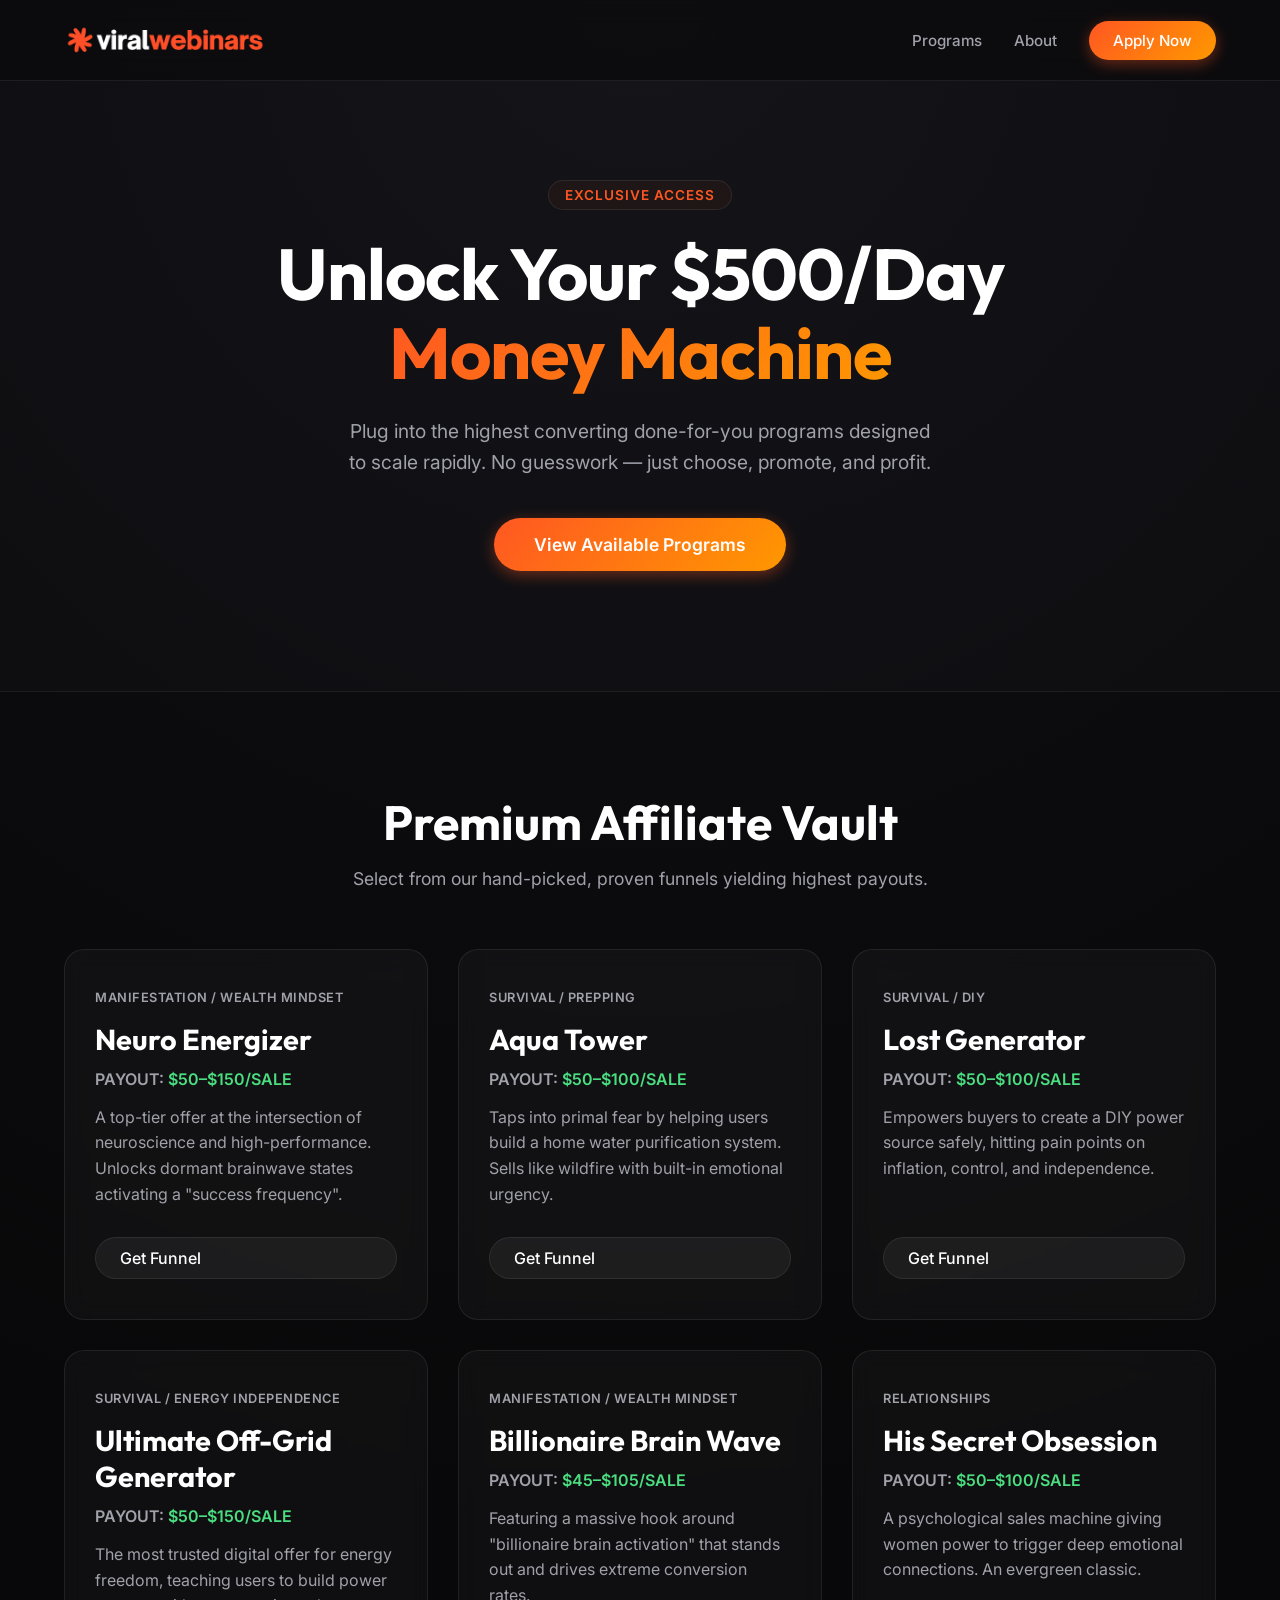
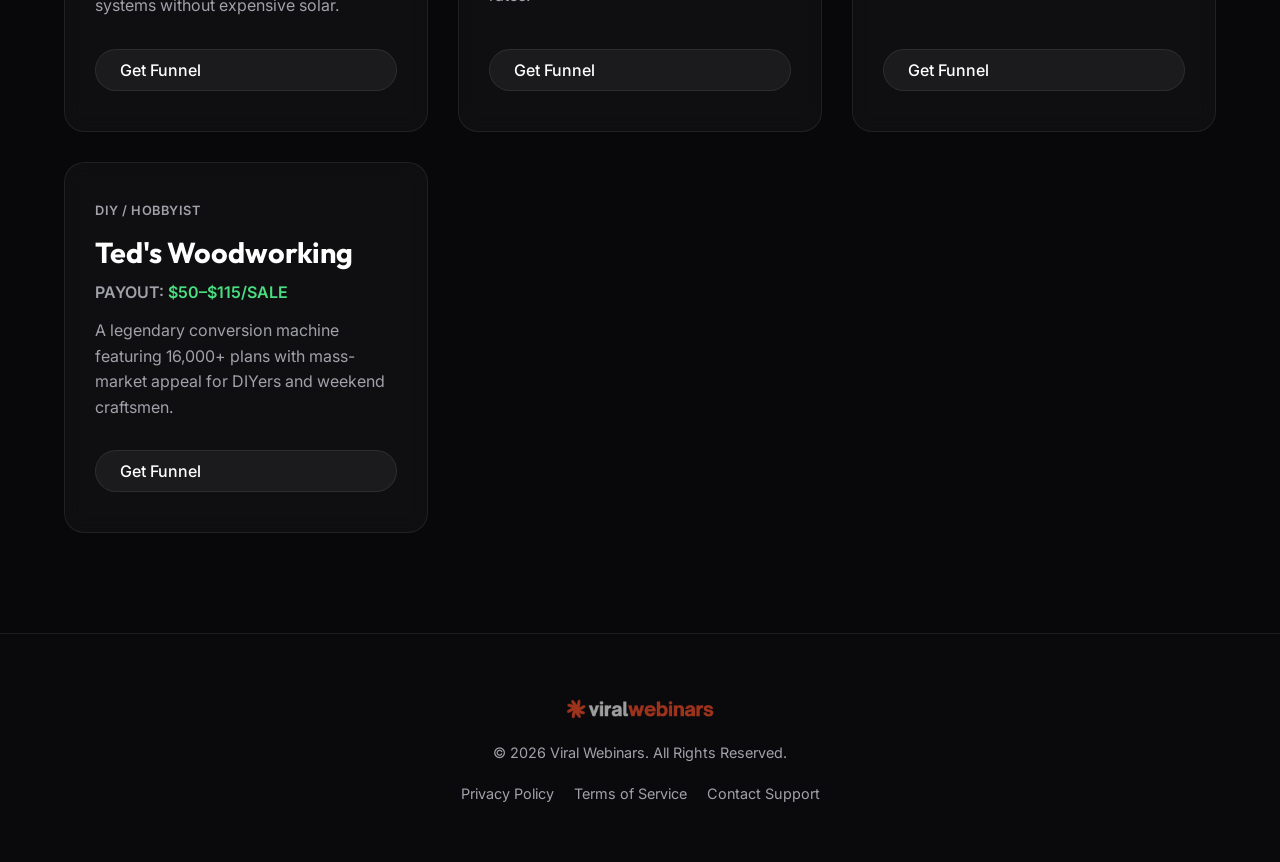
==== index.html @ c1e8a66f "Initial commit of Viral Webinars landing page" ====
<!DOCTYPE html>
<html lang="en">
<head>
    <meta charset="UTF-8">
    <meta name="viewport" content="width=device-width, initial-scale=1.0">
    <meta name="description" content="Discover top-tier exclusive affiliate programs and webinars curated for maximum conversion and success.">
    <title>Viral Webinars - Top Exclusive Programs</title>
    <link rel="preconnect" href="https://fonts.googleapis.com">
    <link rel="preconnect" href="https://fonts.gstatic.com" crossorigin>
    <link href="https://fonts.googleapis.com/css2?family=Inter:wght@300;400;600;800&family=Outfit:wght@400;700;900&display=swap" rel="stylesheet">
    <link rel="stylesheet" href="styles.css">
</head>
<body>
    <header class="navbar">
        <div class="container nav-content">
            <img src="logo.png" alt="Viral Webinars Logo" class="brand-logo">
            <nav class="nav-links">
                <a href="#programs">Programs</a>
                <a href="#about">About</a>
                <a href="#contact" class="btn-primary">Apply Now</a>
            </nav>
        </div>
    </header>

    <main>
        <section class="hero">
            <div class="hero-bg-glow"></div>
            <div class="container hero-content">
                <div class="badge">Exclusive Access</div>
                <h1>Unlock Your $500/Day <br><span class="text-gradient">Money Machine</span></h1>
                <p>Plug into the highest converting done-for-you programs designed to scale rapidly. No guesswork — just choose, promote, and profit.</p>
                <div class="hero-cta">
                    <a href="#programs" class="btn-primary large">View Available Programs</a>
                </div>
            </div>
        </section>

        <section id="programs" class="programs-section">
            <div class="container">
                <div class="section-heading">
                    <h2>Premium Affiliate <span>Vault</span></h2>
                    <p>Select from our hand-picked, proven funnels yielding highest payouts.</p>
                </div>
                
                <div class="programs-grid">
                    <!-- Program 1 -->
                    <div class="program-card">
                        <div class="card-glow"></div>
                        <div class="niche-tag">Manifestation / Wealth Mindset</div>
                        <h3>Neuro Energizer</h3>
                        <p class="payout"> payout: <span class="highlight">$50–$150/sale</span></p>
                        <p class="desc">A top-tier offer at the intersection of neuroscience and high-performance. Unlocks dormant brainwave states activating a "success frequency".</p>
                        <a href="#" class="btn-secondary">Get Funnel</a>
                    </div>
                    
                    <!-- Program 2 -->
                    <div class="program-card">
                        <div class="card-glow"></div>
                        <div class="niche-tag">Survival / Prepping</div>
                        <h3>Aqua Tower</h3>
                        <p class="payout"> payout: <span class="highlight">$50–$100/sale</span></p>
                        <p class="desc">Taps into primal fear by helping users build a home water purification system. Sells like wildfire with built-in emotional urgency.</p>
                        <a href="#" class="btn-secondary">Get Funnel</a>
                    </div>

                    <!-- Program 3 -->
                    <div class="program-card">
                        <div class="card-glow"></div>
                        <div class="niche-tag">Survival / DIY</div>
                        <h3>Lost Generator</h3>
                        <p class="payout"> payout: <span class="highlight">$50–$100/sale</span></p>
                        <p class="desc">Empowers buyers to create a DIY power source safely, hitting pain points on inflation, control, and independence.</p>
                        <a href="#" class="btn-secondary">Get Funnel</a>
                    </div>

                    <!-- Program 4 -->
                    <div class="program-card">
                        <div class="card-glow"></div>
                        <div class="niche-tag">Survival / Energy Independence</div>
                        <h3>Ultimate Off-Grid Generator</h3>
                        <p class="payout"> payout: <span class="highlight">$50–$150/sale</span></p>
                        <p class="desc">The most trusted digital offer for energy freedom, teaching users to build power systems without expensive solar.</p>
                        <a href="#" class="btn-secondary">Get Funnel</a>
                    </div>

                    <!-- Program 5 -->
                    <div class="program-card">
                        <div class="card-glow"></div>
                        <div class="niche-tag">Manifestation / Wealth Mindset</div>
                        <h3>Billionaire Brain Wave</h3>
                        <p class="payout"> payout: <span class="highlight">$45–$105/sale</span></p>
                        <p class="desc">Featuring a massive hook around "billionaire brain activation" that stands out and drives extreme conversion rates.</p>
                        <a href="#" class="btn-secondary">Get Funnel</a>
                    </div>

                    <!-- Program 6 -->
                    <div class="program-card">
                        <div class="card-glow"></div>
                        <div class="niche-tag">Relationships</div>
                        <h3>His Secret Obsession</h3>
                        <p class="payout"> payout: <span class="highlight">$50–$100/sale</span></p>
                        <p class="desc">A psychological sales machine giving women power to trigger deep emotional connections. An evergreen classic.</p>
                        <a href="#" class="btn-secondary">Get Funnel</a>
                    </div>

                    <!-- Program 7 -->
                    <div class="program-card">
                        <div class="card-glow"></div>
                        <div class="niche-tag">DIY / Hobbyist</div>
                        <h3>Ted's Woodworking</h3>
                        <p class="payout"> payout: <span class="highlight">$50–$115/sale</span></p>
                        <p class="desc">A legendary conversion machine featuring 16,000+ plans with mass-market appeal for DIYers and weekend craftsmen.</p>
                        <a href="#" class="btn-secondary">Get Funnel</a>
                    </div>
                </div>
            </div>
        </section>
    </main>

    <footer>
        <div class="container footer-content">
            <div class="footer-brand">
                <img src="logo.png" alt="Viral Webinars Logo" class="footer-logo">
                <p>&copy; 2026 Viral Webinars. All Rights Reserved.</p>
            </div>
            <div class="footer-links">
                <a href="#">Privacy Policy</a>
                <a href="#">Terms of Service</a>
                <a href="#">Contact Support</a>
            </div>
        </div>
    </footer>
</body>
</html>
---- styles.css ----
:root {
    --bg-dark: #0a0a0c;
    --bg-card: rgba(255, 255, 255, 0.03);
    --border-glass: rgba(255, 255, 255, 0.08);
    --text-primary: #ffffff;
    --text-secondary: #a1a1aa;
    --accent-orange: #ff5722;
    --accent-glow: rgba(255, 87, 34, 0.4);
    --gradient-primary: linear-gradient(135deg, #ff5722 0%, #ff9800 100%);
    --font-sans: 'Inter', sans-serif;
    --font-heading: 'Outfit', sans-serif;
}

* {
    margin: 0;
    padding: 0;
    box-sizing: border-box;
}

html {
    scroll-behavior: smooth;
    background-color: var(--bg-dark);
    color: var(--text-primary);
    font-family: var(--font-sans);
}

body {
    overflow-x: hidden;
    position: relative;
    background: radial-gradient(circle at top, rgba(20,20,25,1) 0%, var(--bg-dark) 60%);
}

.container {
    width: 100%;
    max-width: 1200px;
    margin: 0 auto;
    padding: 0 24px;
}

/* Typography */
h1, h2, h3 {
    font-family: var(--font-heading);
    color: var(--text-primary);
}

.text-gradient {
    background: var(--gradient-primary);
    -webkit-background-clip: text;
    -webkit-text-fill-color: transparent;
}

/* Navbar */
.navbar {
    position: fixed;
    top: 0;
    width: 100%;
    padding: 20px 0;
    background: rgba(10, 10, 12, 0.7);
    backdrop-filter: blur(12px);
    -webkit-backdrop-filter: blur(12px);
    border-bottom: 1px solid var(--border-glass);
    z-index: 100;
}

.nav-content {
    display: flex;
    justify-content: space-between;
    align-items: center;
}

.brand-logo {
    height: 40px;
    object-fit: contain;
}

.nav-links {
    display: flex;
    gap: 32px;
    align-items: center;
}

.nav-links a {
    color: var(--text-secondary);
    text-decoration: none;
    font-weight: 500;
    font-size: 0.95rem;
    transition: color 0.3s ease;
}

.nav-links a:hover {
    color: var(--text-primary);
}

/* Buttons */
.btn-primary {
    background: var(--gradient-primary);
    color: #fff !important;
    padding: 10px 24px;
    border-radius: 30px;
    font-weight: 600;
    text-decoration: none;
    box-shadow: 0 4px 15px var(--accent-glow);
    transition: transform 0.3s cubic-bezier(0.175, 0.885, 0.32, 1.275), box-shadow 0.3s ease;
    display: inline-block;
}

.btn-primary:hover {
    transform: translateY(-3px) scale(1.02);
    box-shadow: 0 6px 20px rgba(255, 87, 34, 0.6);
}

.btn-primary.large {
    padding: 16px 40px;
    font-size: 1.1rem;
}

.btn-secondary {
    display: inline-block;
    color: var(--text-primary);
    text-decoration: none;
    padding: 10px 24px;
    border: 1px solid var(--border-glass);
    border-radius: 30px;
    font-weight: 500;
    background: rgba(255, 255, 255, 0.05);
    transition: all 0.3s ease;
}

.btn-secondary:hover {
    background: rgba(255, 255, 255, 0.1);
    border-color: rgba(255, 255, 255, 0.2);
    transform: translateY(-2px);
}

/* Hero Section */
.hero {
    position: relative;
    padding: 180px 0 120px;
    text-align: center;
}

.hero-bg-glow {
    position: absolute;
    top: -10%;
    left: 50%;
    transform: translateX(-50%);
    width: 600px;
    height: 600px;
    background: radial-gradient(circle, var(--accent-glow) 0%, transparent 60%);
    opacity: 0.5;
    z-index: -1;
    pointer-events: none;
    filter: blur(80px);
}

.hero .badge {
    display: inline-block;
    padding: 6px 16px;
    border: 1px solid var(--border-glass);
    border-radius: 20px;
    font-size: 0.85rem;
    font-weight: 600;
    text-transform: uppercase;
    letter-spacing: 1px;
    margin-bottom: 24px;
    color: var(--accent-orange);
    background: rgba(255, 87, 34, 0.05);
}

.hero h1 {
    font-size: 4.5rem;
    line-height: 1.1;
    margin-bottom: 24px;
    letter-spacing: -1px;
}

.hero p {
    font-size: 1.2rem;
    color: var(--text-secondary);
    max-width: 600px;
    margin: 0 auto 40px;
    line-height: 1.6;
}

/* Programs Section */
.programs-section {
    padding: 100px 0;
    background: rgba(0, 0, 0, 0.2);
    border-top: 1px solid var(--border-glass);
}

.section-heading {
    text-align: center;
    margin-bottom: 60px;
}

.section-heading h2 {
    font-size: 3rem;
    margin-bottom: 16px;
}

.section-heading p {
    color: var(--text-secondary);
    font-size: 1.1rem;
}

.programs-grid {
    display: grid;
    grid-template-columns: repeat(auto-fit, minmax(320px, 1fr));
    gap: 30px;
}

/* Program Card */
.program-card {
    position: relative;
    background: var(--bg-card);
    border: 1px solid var(--border-glass);
    padding: 40px 30px;
    border-radius: 20px;
    overflow: hidden;
    backdrop-filter: blur(10px);
    -webkit-backdrop-filter: blur(10px);
    transition: transform 0.4s ease, border-color 0.4s ease, box-shadow 0.4s ease;
    display: flex;
    flex-direction: column;
}

.program-card:hover {
    transform: translateY(-8px);
    border-color: rgba(255, 255, 255, 0.15);
    box-shadow: 0 10px 40px rgba(0, 0, 0, 0.5);
}

.card-glow {
    position: absolute;
    top: 0;
    left: 0;
    width: 100%;
    height: 100%;
    background: radial-gradient(circle at 50% 0%, rgba(255, 87, 34, 0.1) 0%, transparent 70%);
    opacity: 0;
    transition: opacity 0.4s ease;
    pointer-events: none;
}

.program-card:hover .card-glow {
    opacity: 1;
}

.niche-tag {
    font-size: 0.8rem;
    font-weight: 600;
    text-transform: uppercase;
    color: var(--text-secondary);
    margin-bottom: 16px;
    letter-spacing: 0.5px;
}

.program-card h3 {
    font-size: 1.8rem;
    margin-bottom: 12px;
}

.payout {
    font-weight: 600;
    font-size: 1rem;
    text-transform: uppercase;
    color: var(--text-secondary);
    margin-bottom: 16px;
}

.payout .highlight {
    color: #4ade80; /* Green tint for money */
}

.desc {
    color: var(--text-secondary);
    line-height: 1.6;
    margin-bottom: 30px;
    flex-grow: 1;
}

/* Footer */
footer {
    padding: 60px 0;
    border-top: 1px solid var(--border-glass);
    text-align: center;
}

.footer-content {
    display: flex;
    flex-direction: column;
    align-items: center;
    gap: 24px;
}

.footer-logo {
    height: 30px;
    margin-bottom: 16px;
    opacity: 0.6;
}

.footer-brand p {
    color: var(--text-secondary);
    font-size: 0.9rem;
}

.footer-links {
    display: flex;
    gap: 20px;
}

.footer-links a {
    color: var(--text-secondary);
    text-decoration: none;
    font-size: 0.9rem;
    transition: color 0.3s ease;
}

.footer-links a:hover {
    color: var(--text-primary);
}

/* Responsive */
@media (max-width: 768px) {
    .hero h1 {
        font-size: 3rem;
    }
    
    .section-heading h2 {
        font-size: 2.2rem;
    }
}
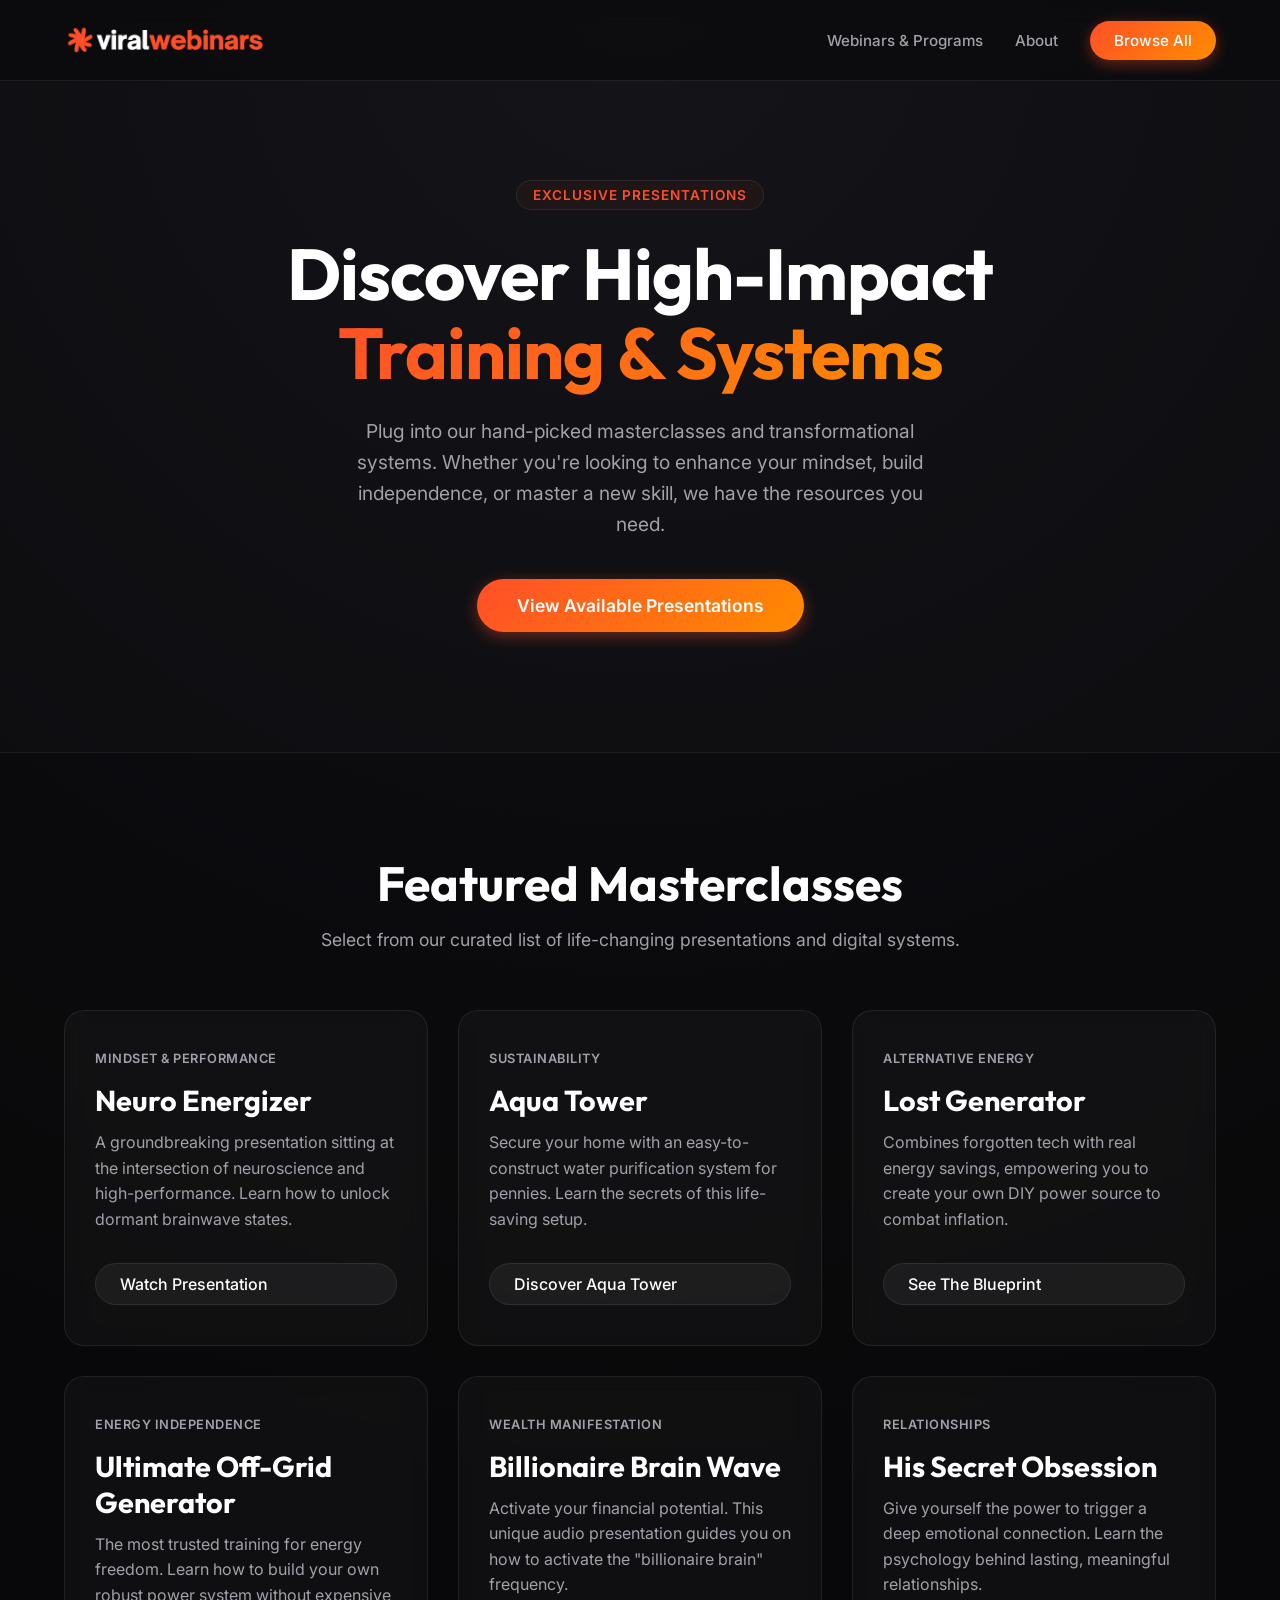
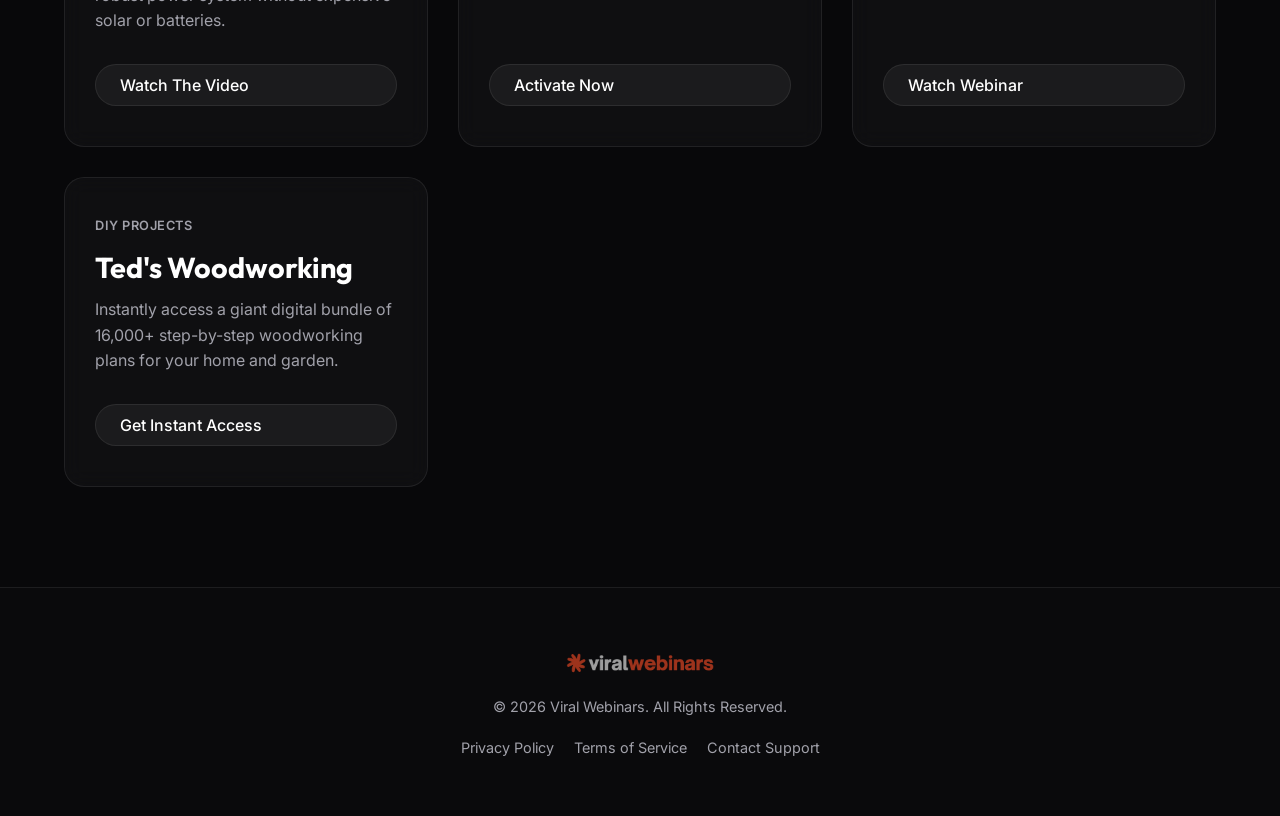
==== commit 86db85a6: "Update colors to match logo and pivot copy to be consumer-facing" ====
--- a/index.html
+++ b/index.html
@@ -3,8 +3,8 @@
 <head>
     <meta charset="UTF-8">
     <meta name="viewport" content="width=device-width, initial-scale=1.0">
-    <meta name="description" content="Discover top-tier exclusive affiliate programs and webinars curated for maximum conversion and success.">
-    <title>Viral Webinars - Top Exclusive Programs</title>
+    <meta name="description" content="Discover top-tier masterclasses, systems, and programs curated to transform your life.">
+    <title>Viral Webinars - Exclusive Training & Programs</title>
     <link rel="preconnect" href="https://fonts.googleapis.com">
     <link rel="preconnect" href="https://fonts.gstatic.com" crossorigin>
     <link href="https://fonts.googleapis.com/css2?family=Inter:wght@300;400;600;800&family=Outfit:wght@400;700;900&display=swap" rel="stylesheet">
@@ -15,9 +15,9 @@
         <div class="container nav-content">
             <img src="logo.png" alt="Viral Webinars Logo" class="brand-logo">
             <nav class="nav-links">
-                <a href="#programs">Programs</a>
+                <a href="#programs">Webinars & Programs</a>
                 <a href="#about">About</a>
-                <a href="#contact" class="btn-primary">Apply Now</a>
+                <a href="#programs" class="btn-primary">Browse All</a>
             </nav>
         </div>
     </header>
@@ -26,11 +26,11 @@
         <section class="hero">
             <div class="hero-bg-glow"></div>
             <div class="container hero-content">
-                <div class="badge">Exclusive Access</div>
-                <h1>Unlock Your $500/Day <br><span class="text-gradient">Money Machine</span></h1>
-                <p>Plug into the highest converting done-for-you programs designed to scale rapidly. No guesswork — just choose, promote, and profit.</p>
+                <div class="badge">Exclusive Presentations</div>
+                <h1>Discover High-Impact <br><span class="text-gradient">Training & Systems</span></h1>
+                <p>Plug into our hand-picked masterclasses and transformational systems. Whether you're looking to enhance your mindset, build independence, or master a new skill, we have the resources you need.</p>
                 <div class="hero-cta">
-                    <a href="#programs" class="btn-primary large">View Available Programs</a>
+                    <a href="#programs" class="btn-primary large">View Available Presentations</a>
                 </div>
             </div>
         </section>
@@ -38,59 +38,54 @@
         <section id="programs" class="programs-section">
             <div class="container">
                 <div class="section-heading">
-                    <h2>Premium Affiliate <span>Vault</span></h2>
-                    <p>Select from our hand-picked, proven funnels yielding highest payouts.</p>
+                    <h2>Featured <span>Masterclasses</span></h2>
+                    <p>Select from our curated list of life-changing presentations and digital systems.</p>
                 </div>
                 
                 <div class="programs-grid">
                     <!-- Program 1 -->
                     <div class="program-card">
                         <div class="card-glow"></div>
-                        <div class="niche-tag">Manifestation / Wealth Mindset</div>
+                        <div class="niche-tag">Mindset & Performance</div>
                         <h3>Neuro Energizer</h3>
-                        <p class="payout"> payout: <span class="highlight">$50–$150/sale</span></p>
-                        <p class="desc">A top-tier offer at the intersection of neuroscience and high-performance. Unlocks dormant brainwave states activating a "success frequency".</p>
-                        <a href="#" class="btn-secondary">Get Funnel</a>
+                        <p class="desc">A groundbreaking presentation sitting at the intersection of neuroscience and high-performance. Learn how to unlock dormant brainwave states.</p>
+                        <a href="#" class="btn-secondary">Watch Presentation</a>
                     </div>
                     
                     <!-- Program 2 -->
                     <div class="program-card">
                         <div class="card-glow"></div>
-                        <div class="niche-tag">Survival / Prepping</div>
+                        <div class="niche-tag">Sustainability</div>
                         <h3>Aqua Tower</h3>
-                        <p class="payout"> payout: <span class="highlight">$50–$100/sale</span></p>
-                        <p class="desc">Taps into primal fear by helping users build a home water purification system. Sells like wildfire with built-in emotional urgency.</p>
-                        <a href="#" class="btn-secondary">Get Funnel</a>
+                        <p class="desc">Secure your home with an easy-to-construct water purification system for pennies. Learn the secrets of this life-saving setup.</p>
+                        <a href="#" class="btn-secondary">Discover Aqua Tower</a>
                     </div>
 
                     <!-- Program 3 -->
                     <div class="program-card">
                         <div class="card-glow"></div>
-                        <div class="niche-tag">Survival / DIY</div>
+                        <div class="niche-tag">Alternative Energy</div>
                         <h3>Lost Generator</h3>
-                        <p class="payout"> payout: <span class="highlight">$50–$100/sale</span></p>
-                        <p class="desc">Empowers buyers to create a DIY power source safely, hitting pain points on inflation, control, and independence.</p>
-                        <a href="#" class="btn-secondary">Get Funnel</a>
+                        <p class="desc">Combines forgotten tech with real energy savings, empowering you to create your own DIY power source to combat inflation.</p>
+                        <a href="#" class="btn-secondary">See The Blueprint</a>
                     </div>
 
                     <!-- Program 4 -->
                     <div class="program-card">
                         <div class="card-glow"></div>
-                        <div class="niche-tag">Survival / Energy Independence</div>
+                        <div class="niche-tag">Energy Independence</div>
                         <h3>Ultimate Off-Grid Generator</h3>
-                        <p class="payout"> payout: <span class="highlight">$50–$150/sale</span></p>
-                        <p class="desc">The most trusted digital offer for energy freedom, teaching users to build power systems without expensive solar.</p>
-                        <a href="#" class="btn-secondary">Get Funnel</a>
+                        <p class="desc">The most trusted training for energy freedom. Learn how to build your own robust power system without expensive solar or batteries.</p>
+                        <a href="#" class="btn-secondary">Watch The Video</a>
                     </div>
 
                     <!-- Program 5 -->
                     <div class="program-card">
                         <div class="card-glow"></div>
-                        <div class="niche-tag">Manifestation / Wealth Mindset</div>
+                        <div class="niche-tag">Wealth Manifestation</div>
                         <h3>Billionaire Brain Wave</h3>
-                        <p class="payout"> payout: <span class="highlight">$45–$105/sale</span></p>
-                        <p class="desc">Featuring a massive hook around "billionaire brain activation" that stands out and drives extreme conversion rates.</p>
-                        <a href="#" class="btn-secondary">Get Funnel</a>
+                        <p class="desc">Activate your financial potential. This unique audio presentation guides you on how to activate the "billionaire brain" frequency.</p>
+                        <a href="#" class="btn-secondary">Activate Now</a>
                     </div>
 
                     <!-- Program 6 -->
@@ -98,19 +93,17 @@
                         <div class="card-glow"></div>
                         <div class="niche-tag">Relationships</div>
                         <h3>His Secret Obsession</h3>
-                        <p class="payout"> payout: <span class="highlight">$50–$100/sale</span></p>
-                        <p class="desc">A psychological sales machine giving women power to trigger deep emotional connections. An evergreen classic.</p>
-                        <a href="#" class="btn-secondary">Get Funnel</a>
+                        <p class="desc">Give yourself the power to trigger a deep emotional connection. Learn the psychology behind lasting, meaningful relationships.</p>
+                        <a href="#" class="btn-secondary">Watch Webinar</a>
                     </div>
 
                     <!-- Program 7 -->
                     <div class="program-card">
                         <div class="card-glow"></div>
-                        <div class="niche-tag">DIY / Hobbyist</div>
+                        <div class="niche-tag">DIY Projects</div>
                         <h3>Ted's Woodworking</h3>
-                        <p class="payout"> payout: <span class="highlight">$50–$115/sale</span></p>
-                        <p class="desc">A legendary conversion machine featuring 16,000+ plans with mass-market appeal for DIYers and weekend craftsmen.</p>
-                        <a href="#" class="btn-secondary">Get Funnel</a>
+                        <p class="desc">Instantly access a giant digital bundle of 16,000+ step-by-step woodworking plans for your home and garden.</p>
+                        <a href="#" class="btn-secondary">Get Instant Access</a>
                     </div>
                 </div>
             </div>
--- a/styles.css
+++ b/styles.css
@@ -4,9 +4,9 @@
     --border-glass: rgba(255, 255, 255, 0.08);
     --text-primary: #ffffff;
     --text-secondary: #a1a1aa;
-    --accent-orange: #ff5722;
-    --accent-glow: rgba(255, 87, 34, 0.4);
-    --gradient-primary: linear-gradient(135deg, #ff5722 0%, #ff9800 100%);
+    --accent-orange: #ff4f28;
+    --accent-glow: rgba(255, 79, 40, 0.4);
+    --gradient-primary: linear-gradient(135deg, #ff4f28 0%, #ff8c00 100%);
     --font-sans: 'Inter', sans-serif;
     --font-heading: 'Outfit', sans-serif;
 }
@@ -106,7 +106,7 @@
 
 .btn-primary:hover {
     transform: translateY(-3px) scale(1.02);
-    box-shadow: 0 6px 20px rgba(255, 87, 34, 0.6);
+    box-shadow: 0 6px 20px rgba(255, 79, 40, 0.6);
 }
 
 .btn-primary.large {
@@ -164,7 +164,7 @@
     letter-spacing: 1px;
     margin-bottom: 24px;
     color: var(--accent-orange);
-    background: rgba(255, 87, 34, 0.05);
+    background: rgba(255, 79, 40, 0.05);
 }
 
 .hero h1 {
@@ -237,7 +237,7 @@
     left: 0;
     width: 100%;
     height: 100%;
-    background: radial-gradient(circle at 50% 0%, rgba(255, 87, 34, 0.1) 0%, transparent 70%);
+    background: radial-gradient(circle at 50% 0%, rgba(255, 79, 40, 0.1) 0%, transparent 70%);
     opacity: 0;
     transition: opacity 0.4s ease;
     pointer-events: none;
@@ -259,18 +259,6 @@
 .program-card h3 {
     font-size: 1.8rem;
     margin-bottom: 12px;
-}
-
-.payout {
-    font-weight: 600;
-    font-size: 1rem;
-    text-transform: uppercase;
-    color: var(--text-secondary);
-    margin-bottom: 16px;
-}
-
-.payout .highlight {
-    color: #4ade80; /* Green tint for money */
 }
 
 .desc {
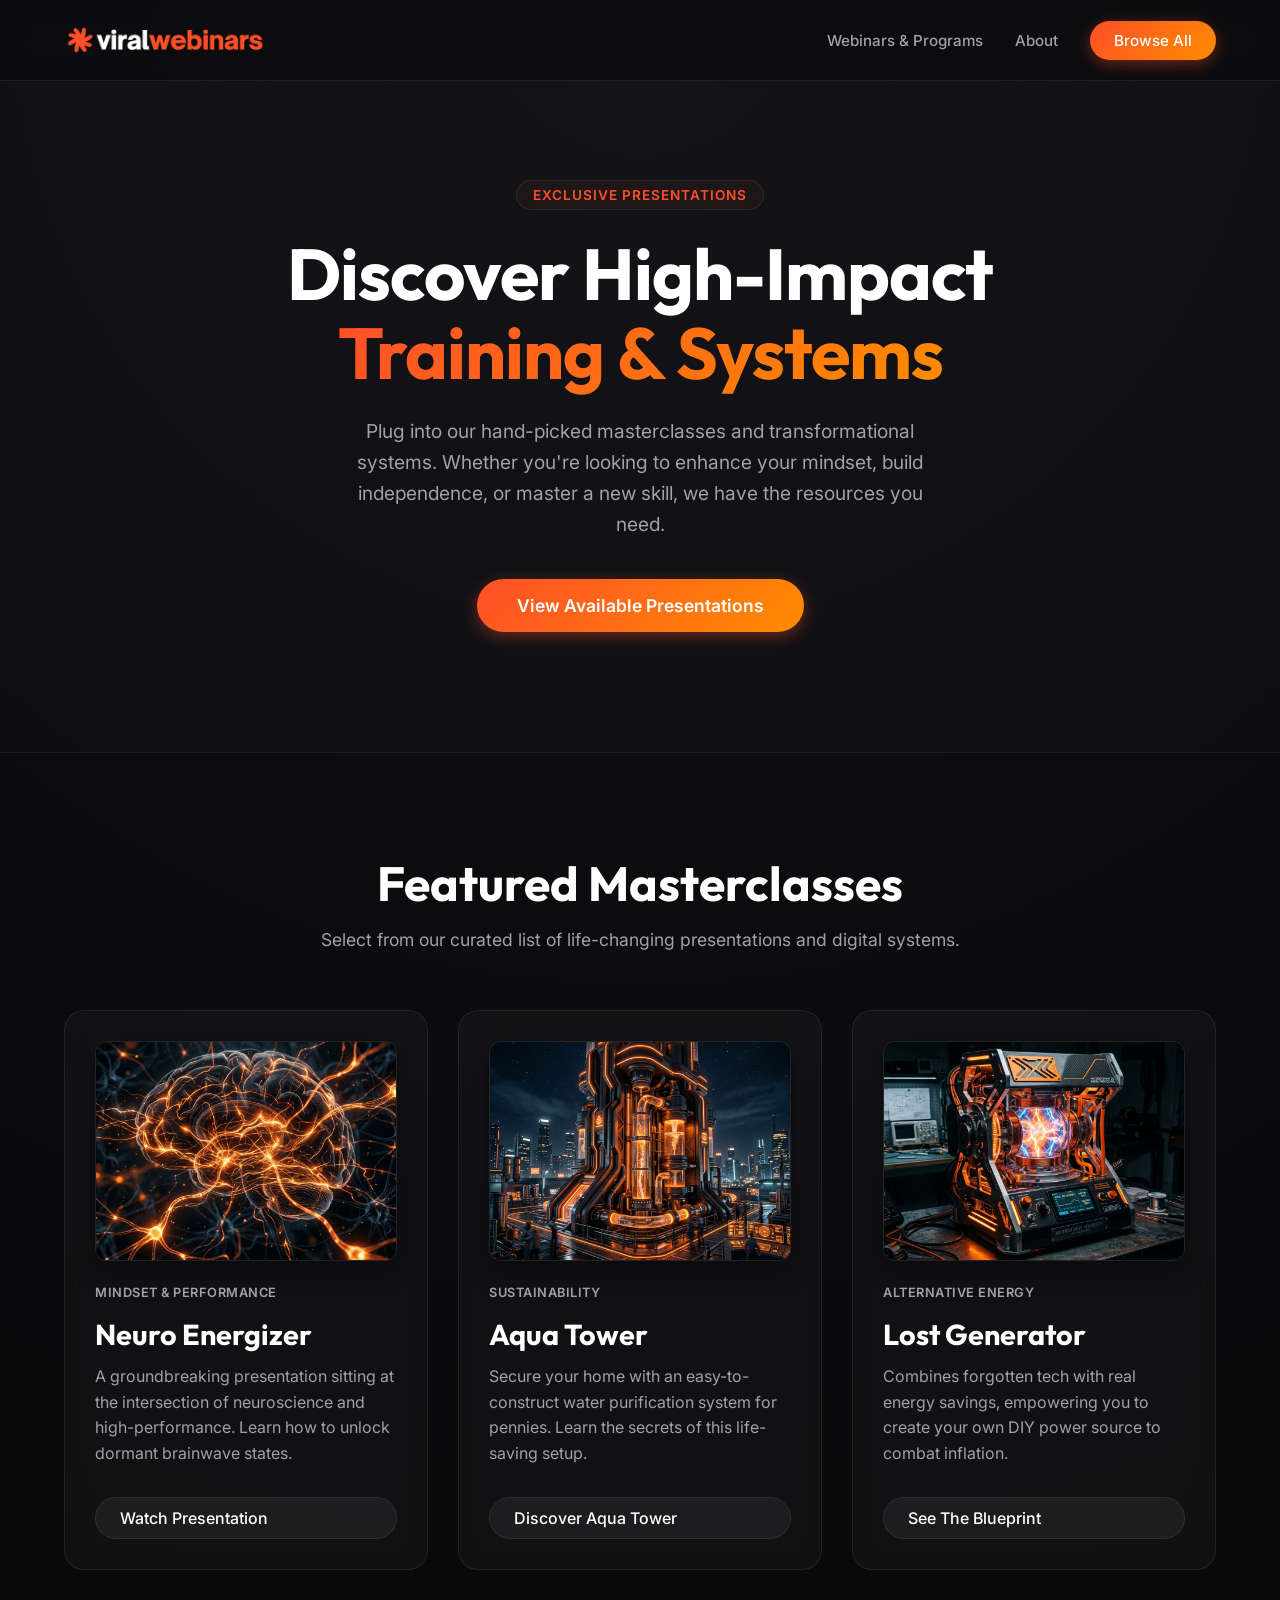
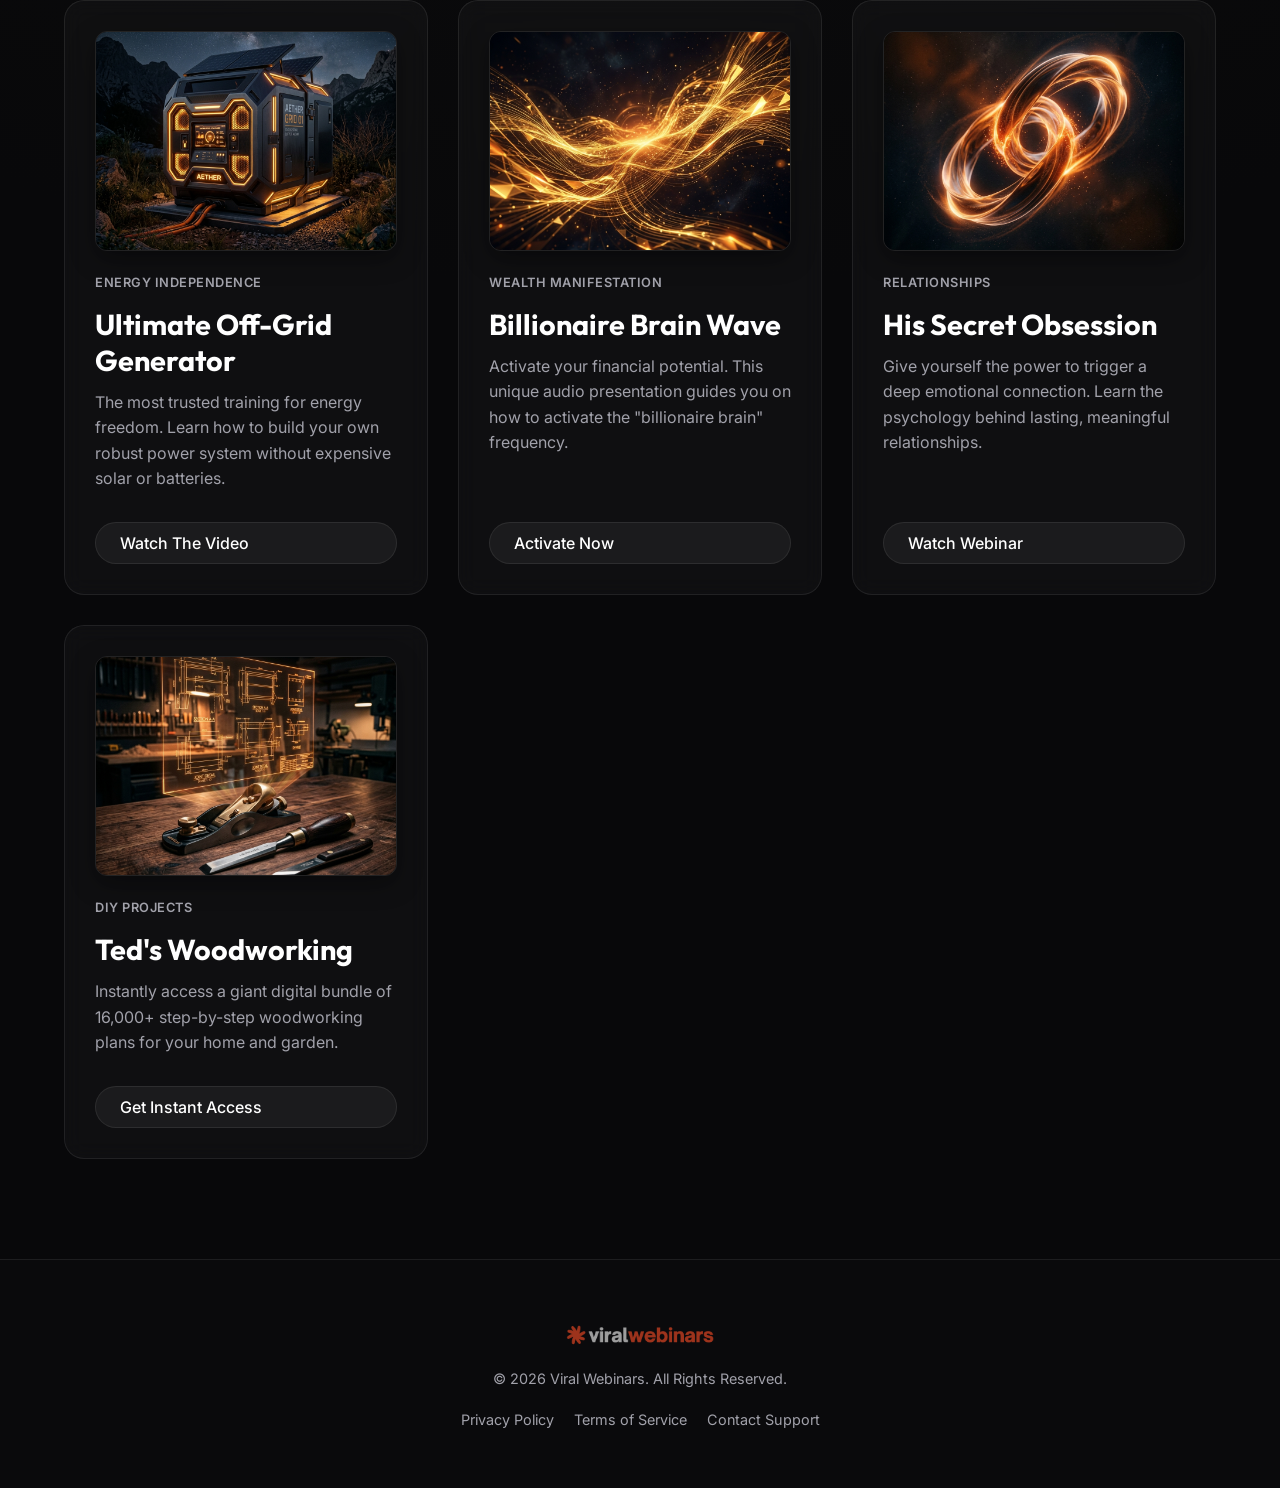
==== commit 249bdd83: "Generate and add high-quality programmatic images for each masterclass program" ====
--- a/index.html
+++ b/index.html
@@ -5,6 +5,7 @@
     <meta name="viewport" content="width=device-width, initial-scale=1.0">
     <meta name="description" content="Discover top-tier masterclasses, systems, and programs curated to transform your life.">
     <title>Viral Webinars - Exclusive Training & Programs</title>
+    <link rel="icon" type="image/png" href="icon.png">
     <link rel="preconnect" href="https://fonts.googleapis.com">
     <link rel="preconnect" href="https://fonts.gstatic.com" crossorigin>
     <link href="https://fonts.googleapis.com/css2?family=Inter:wght@300;400;600;800&family=Outfit:wght@400;700;900&display=swap" rel="stylesheet">
@@ -46,6 +47,7 @@
                     <!-- Program 1 -->
                     <div class="program-card">
                         <div class="card-glow"></div>
+                        <img src="images/neuro_energizer.png" alt="Neuro Energizer" class="card-image">
                         <div class="niche-tag">Mindset & Performance</div>
                         <h3>Neuro Energizer</h3>
                         <p class="desc">A groundbreaking presentation sitting at the intersection of neuroscience and high-performance. Learn how to unlock dormant brainwave states.</p>
@@ -55,6 +57,7 @@
                     <!-- Program 2 -->
                     <div class="program-card">
                         <div class="card-glow"></div>
+                        <img src="images/aqua_tower.png" alt="Aqua Tower" class="card-image">
                         <div class="niche-tag">Sustainability</div>
                         <h3>Aqua Tower</h3>
                         <p class="desc">Secure your home with an easy-to-construct water purification system for pennies. Learn the secrets of this life-saving setup.</p>
@@ -64,6 +67,7 @@
                     <!-- Program 3 -->
                     <div class="program-card">
                         <div class="card-glow"></div>
+                        <img src="images/lost_generator.png" alt="Lost Generator" class="card-image">
                         <div class="niche-tag">Alternative Energy</div>
                         <h3>Lost Generator</h3>
                         <p class="desc">Combines forgotten tech with real energy savings, empowering you to create your own DIY power source to combat inflation.</p>
@@ -73,6 +77,7 @@
                     <!-- Program 4 -->
                     <div class="program-card">
                         <div class="card-glow"></div>
+                        <img src="images/off_grid_generator.png" alt="Ultimate Off-Grid Generator" class="card-image">
                         <div class="niche-tag">Energy Independence</div>
                         <h3>Ultimate Off-Grid Generator</h3>
                         <p class="desc">The most trusted training for energy freedom. Learn how to build your own robust power system without expensive solar or batteries.</p>
@@ -82,6 +87,7 @@
                     <!-- Program 5 -->
                     <div class="program-card">
                         <div class="card-glow"></div>
+                        <img src="images/billionaire_brain_wave.png" alt="Billionaire Brain Wave" class="card-image">
                         <div class="niche-tag">Wealth Manifestation</div>
                         <h3>Billionaire Brain Wave</h3>
                         <p class="desc">Activate your financial potential. This unique audio presentation guides you on how to activate the "billionaire brain" frequency.</p>
@@ -91,6 +97,7 @@
                     <!-- Program 6 -->
                     <div class="program-card">
                         <div class="card-glow"></div>
+                        <img src="images/secret_obsession.png" alt="His Secret Obsession" class="card-image">
                         <div class="niche-tag">Relationships</div>
                         <h3>His Secret Obsession</h3>
                         <p class="desc">Give yourself the power to trigger a deep emotional connection. Learn the psychology behind lasting, meaningful relationships.</p>
@@ -100,6 +107,7 @@
                     <!-- Program 7 -->
                     <div class="program-card">
                         <div class="card-glow"></div>
+                        <img src="images/teds_woodworking.png" alt="Ted's Woodworking" class="card-image">
                         <div class="niche-tag">DIY Projects</div>
                         <h3>Ted's Woodworking</h3>
                         <p class="desc">Instantly access a giant digital bundle of 16,000+ step-by-step woodworking plans for your home and garden.</p>
--- a/styles.css
+++ b/styles.css
@@ -215,7 +215,7 @@
     position: relative;
     background: var(--bg-card);
     border: 1px solid var(--border-glass);
-    padding: 40px 30px;
+    padding: 30px;
     border-radius: 20px;
     overflow: hidden;
     backdrop-filter: blur(10px);
@@ -229,6 +229,21 @@
     transform: translateY(-8px);
     border-color: rgba(255, 255, 255, 0.15);
     box-shadow: 0 10px 40px rgba(0, 0, 0, 0.5);
+}
+
+.card-image {
+    width: 100%;
+    height: 220px;
+    object-fit: cover;
+    border-radius: 12px;
+    margin-bottom: 24px;
+    box-shadow: 0 8px 24px rgba(0, 0, 0, 0.4);
+    border: 1px solid var(--border-glass);
+    transition: transform 0.6s cubic-bezier(0.175, 0.885, 0.32, 1.275);
+}
+
+.program-card:hover .card-image {
+    transform: scale(1.03);
 }
 
 .card-glow {
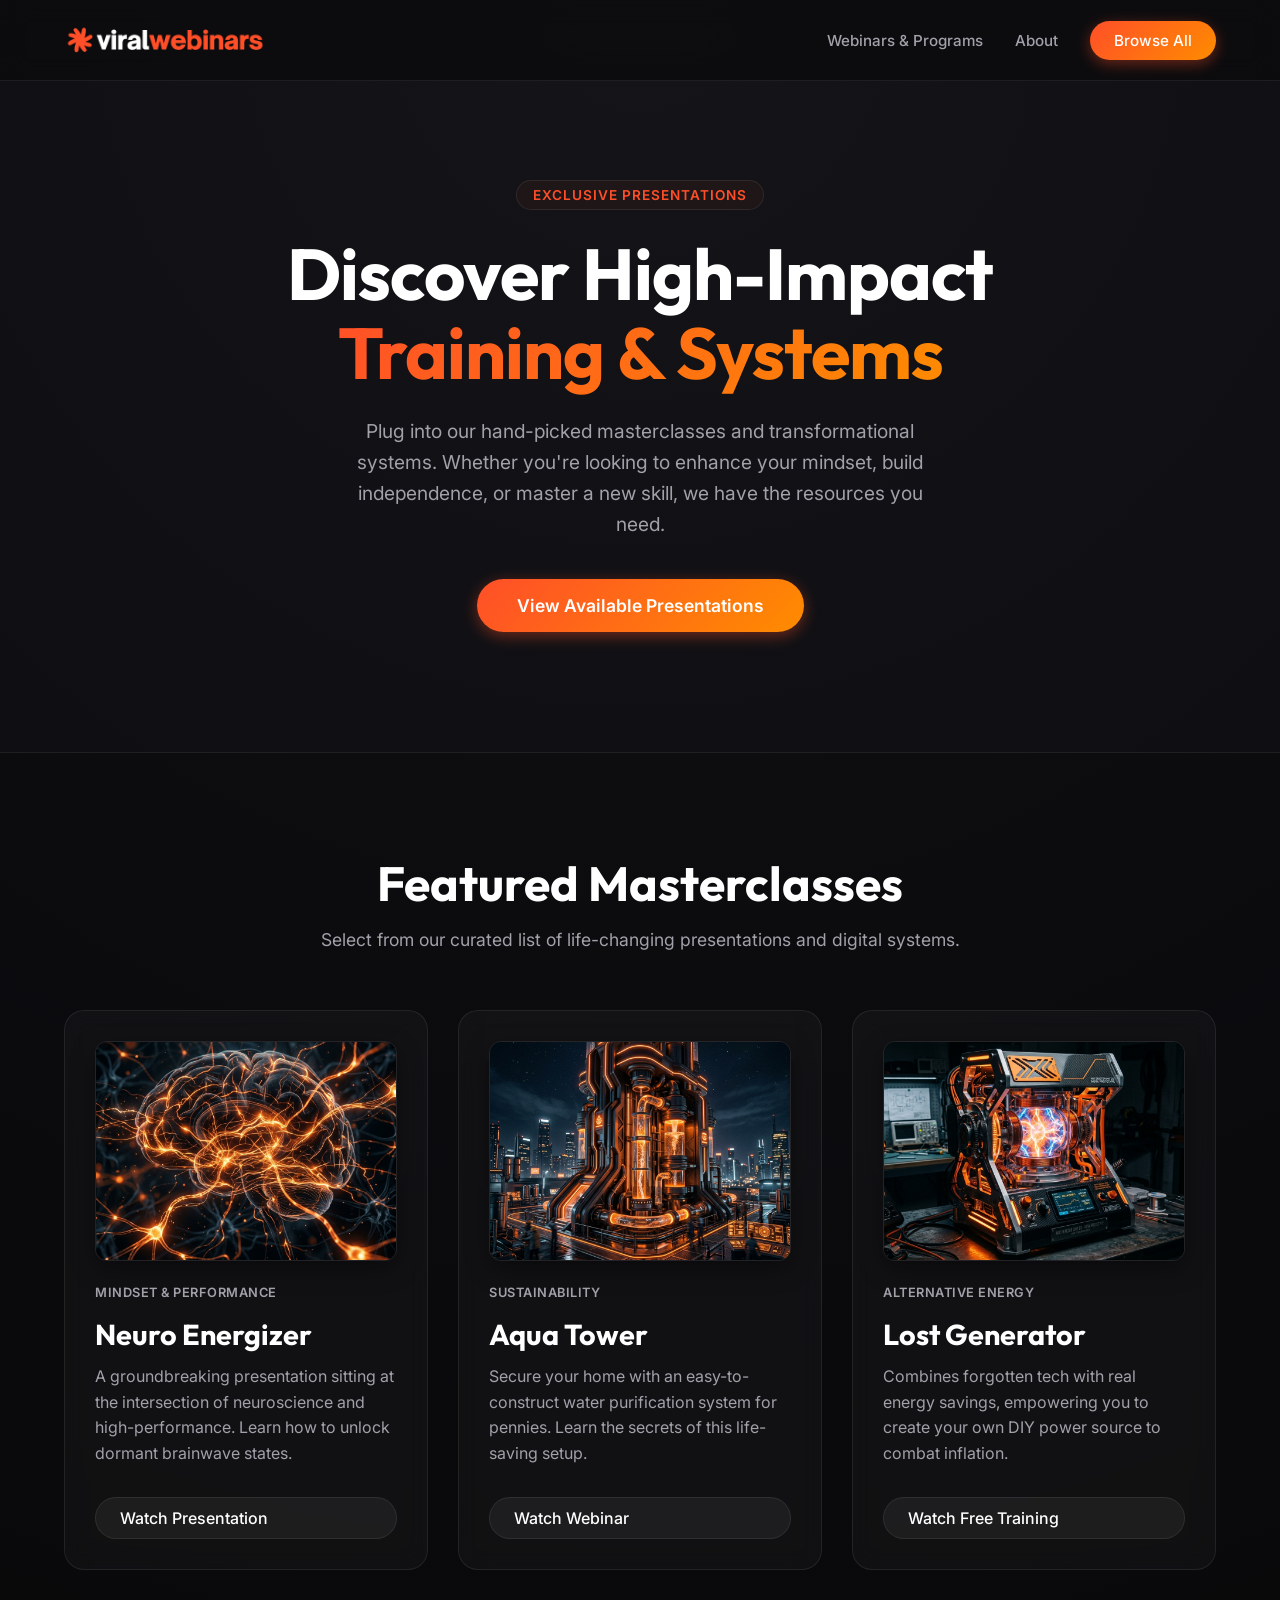
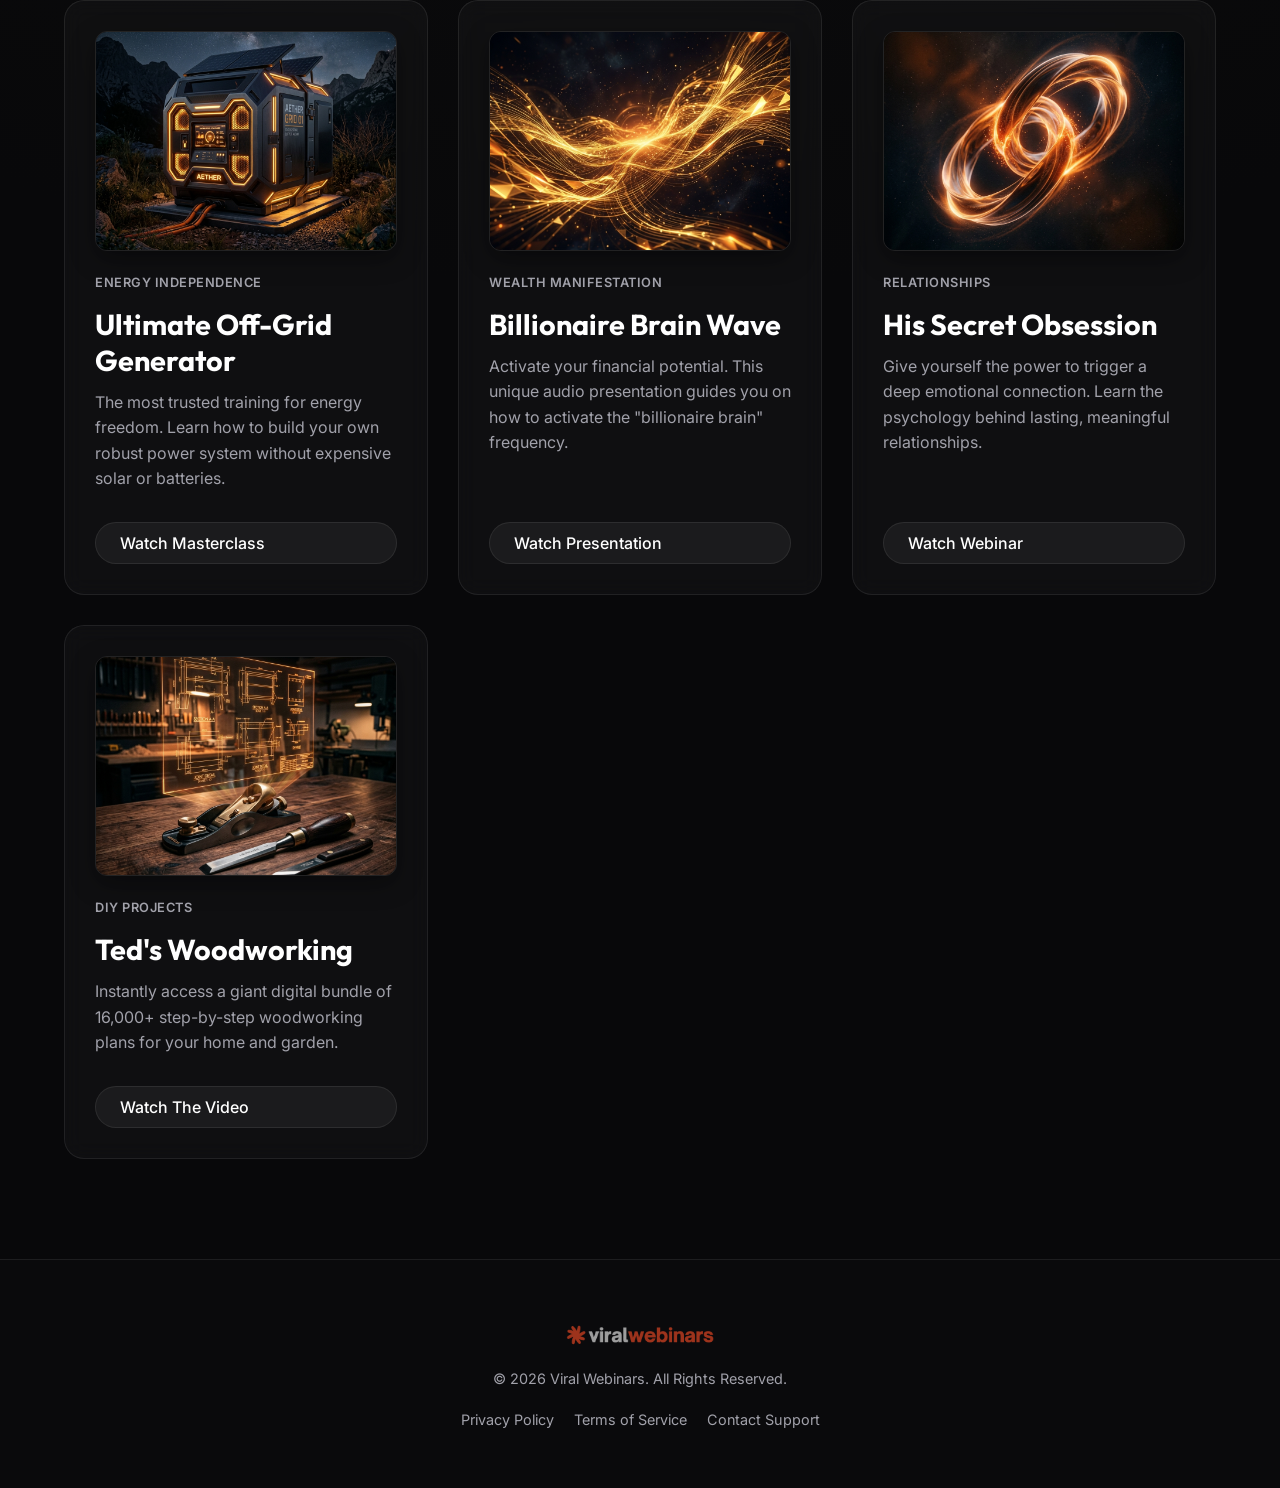
==== commit e2204770: "Standardize CTA buttons to webinar variations" ====
--- a/index.html
+++ b/index.html
@@ -61,7 +61,7 @@
                         <div class="niche-tag">Sustainability</div>
                         <h3>Aqua Tower</h3>
                         <p class="desc">Secure your home with an easy-to-construct water purification system for pennies. Learn the secrets of this life-saving setup.</p>
-                        <a href="#" class="btn-secondary">Discover Aqua Tower</a>
+                        <a href="#" class="btn-secondary">Watch Webinar</a>
                     </div>
 
                     <!-- Program 3 -->
@@ -71,7 +71,7 @@
                         <div class="niche-tag">Alternative Energy</div>
                         <h3>Lost Generator</h3>
                         <p class="desc">Combines forgotten tech with real energy savings, empowering you to create your own DIY power source to combat inflation.</p>
-                        <a href="#" class="btn-secondary">See The Blueprint</a>
+                        <a href="#" class="btn-secondary">Watch Free Training</a>
                     </div>
 
                     <!-- Program 4 -->
@@ -81,7 +81,7 @@
                         <div class="niche-tag">Energy Independence</div>
                         <h3>Ultimate Off-Grid Generator</h3>
                         <p class="desc">The most trusted training for energy freedom. Learn how to build your own robust power system without expensive solar or batteries.</p>
-                        <a href="#" class="btn-secondary">Watch The Video</a>
+                        <a href="#" class="btn-secondary">Watch Masterclass</a>
                     </div>
 
                     <!-- Program 5 -->
@@ -91,7 +91,7 @@
                         <div class="niche-tag">Wealth Manifestation</div>
                         <h3>Billionaire Brain Wave</h3>
                         <p class="desc">Activate your financial potential. This unique audio presentation guides you on how to activate the "billionaire brain" frequency.</p>
-                        <a href="#" class="btn-secondary">Activate Now</a>
+                        <a href="#" class="btn-secondary">Watch Presentation</a>
                     </div>
 
                     <!-- Program 6 -->
@@ -111,7 +111,7 @@
                         <div class="niche-tag">DIY Projects</div>
                         <h3>Ted's Woodworking</h3>
                         <p class="desc">Instantly access a giant digital bundle of 16,000+ step-by-step woodworking plans for your home and garden.</p>
-                        <a href="#" class="btn-secondary">Get Instant Access</a>
+                        <a href="#" class="btn-secondary">Watch The Video</a>
                     </div>
                 </div>
             </div>
